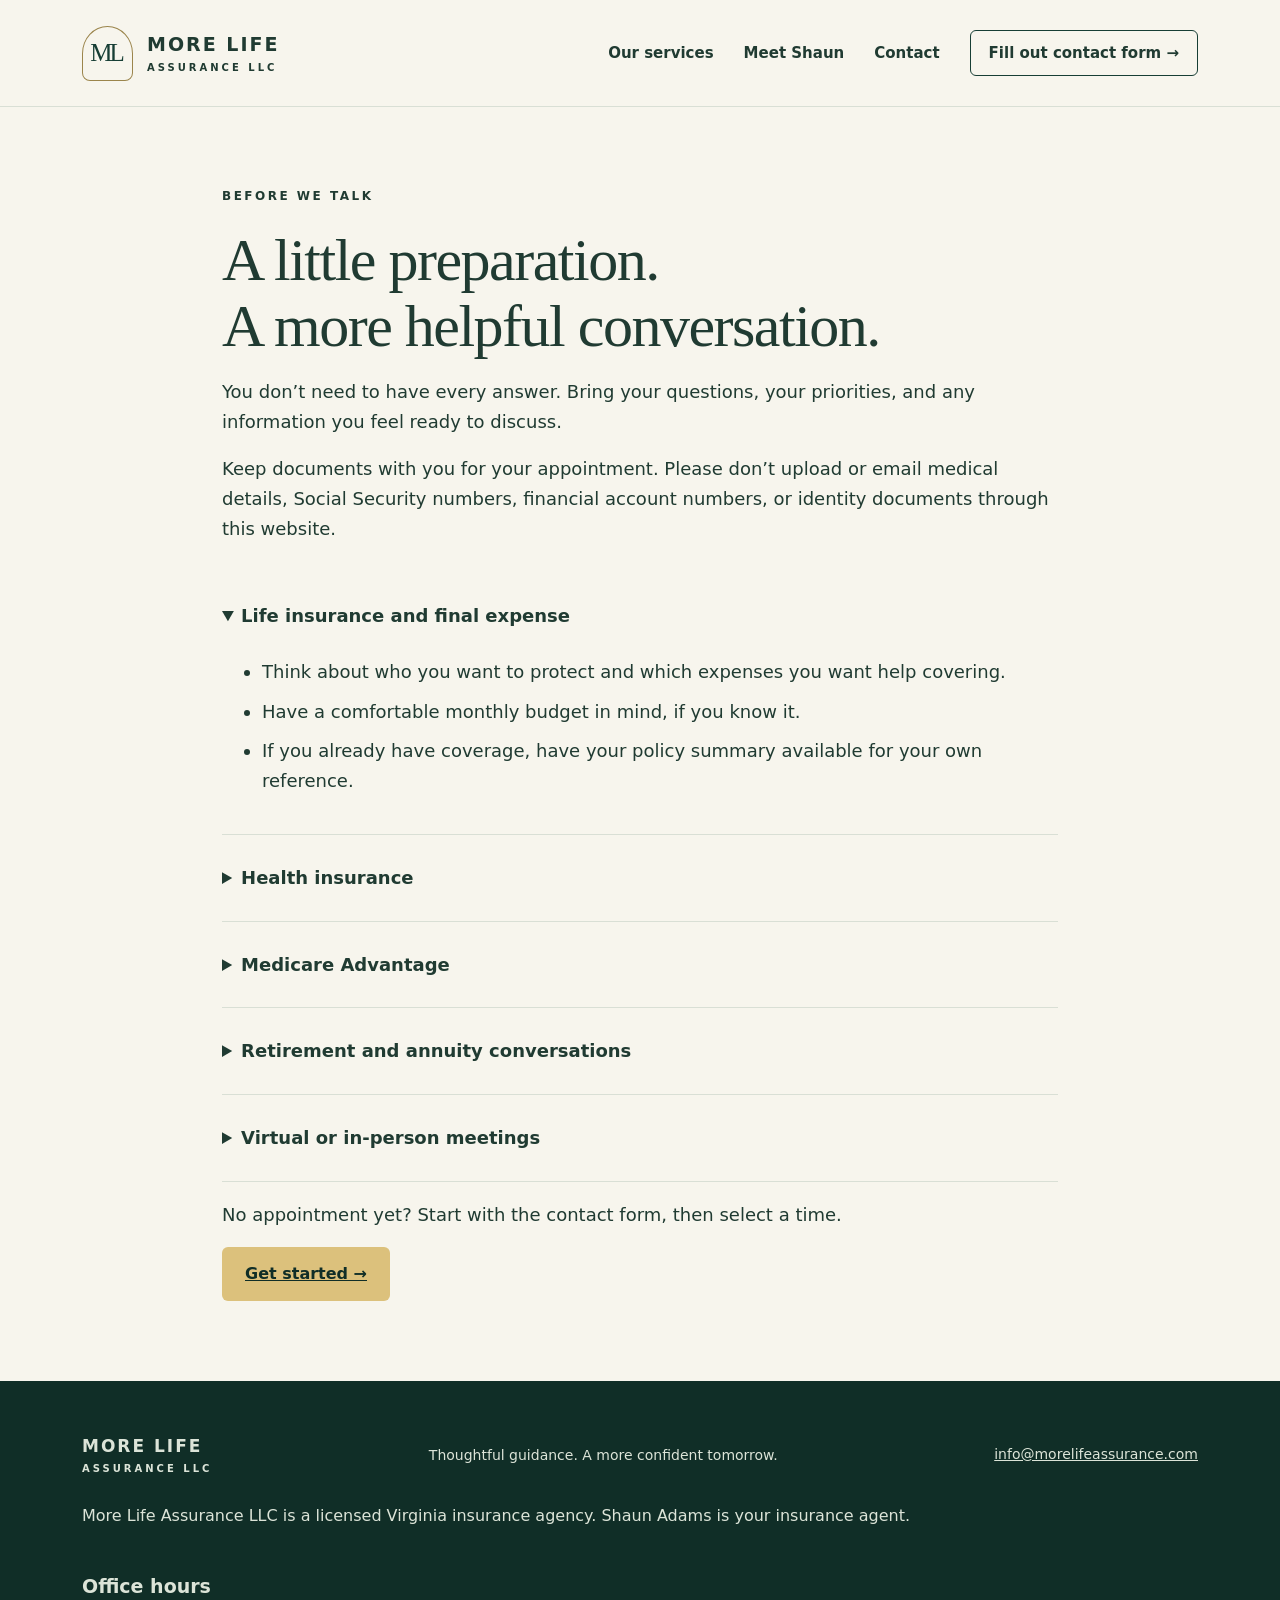
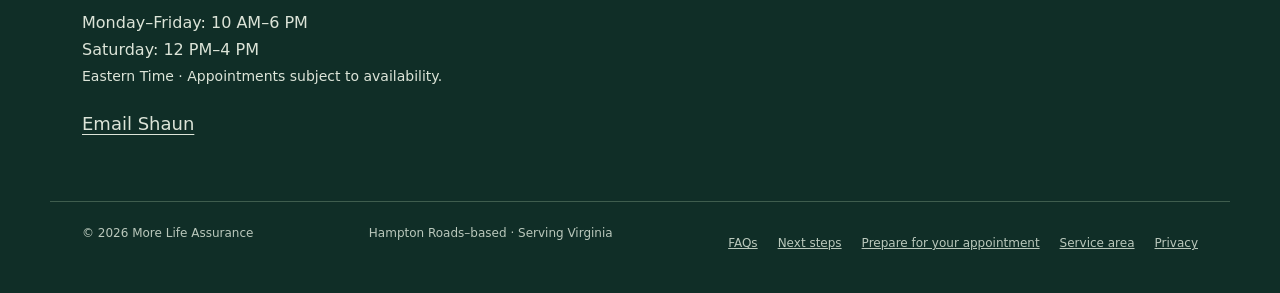
==== appointment-preparation.html @ 4190656e "Add office hours, appointment guide, contact confirmations and accessibility improvements" ====
<!doctype html><html lang="en"><head><meta charset="utf-8"><meta name="viewport" content="width=device-width,initial-scale=1"><meta name="description" content="A simple preparation guide for your insurance appointment with Shaun Adams in Virginia."><meta name="theme-color" content="#173e35"><title>Prepare for your appointment | More Life Assurance</title><link rel="stylesheet" href="/styles.css"><link rel="canonical" href="https://morelifeassurance.com/appointment-preparation.html"></head><body><a class="skip" href="#main">Skip to content</a><header class="header"><div class="wrap header-inner"><a class="brand" href="/"><span class="monogram" aria-hidden="true">ML</span><span>MORE LIFE<span class="brand-small">ASSURANCE LLC</span></span></a><nav aria-label="Main navigation"><a href="/#services">Our services</a><a href="/#about">Meet Shaun</a><a href="/#information-form">Contact</a><a class="nav-book" href="/#information-form">Fill out contact form <span aria-hidden="true">→</span></a></nav></div></header><main id="main" class="info-page"><section class="section wrap privacy-content"><p class="eyebrow">Before we talk</p><h1>A little preparation.<br>A more helpful conversation.</h1><p>You don’t need to have every answer. Bring your questions, your priorities, and any information you feel ready to discuss.</p><p>Keep documents with you for your appointment. Please don’t upload or email medical details, Social Security numbers, financial account numbers, or identity documents through this website.</p><div class="faq-list"><details open><summary>Life insurance and final expense</summary><ul><li>Think about who you want to protect and which expenses you want help covering.</li><li>Have a comfortable monthly budget in mind, if you know it.</li><li>If you already have coverage, have your policy summary available for your own reference.</li></ul></details><details><summary>Health insurance</summary><ul><li>Think about who needs coverage and when you would like coverage to begin.</li><li>Have a list of the doctors, hospitals, and pharmacies that matter to you.</li><li>Write down questions about premiums, deductibles, and out-of-pocket costs.</li></ul></details><details><summary>Medicare Advantage</summary><ul><li>Have your current coverage information available for reference; don’t submit your Medicare number on this website.</li><li>Prepare your questions and a private list of your doctors, prescriptions, and preferred pharmacies.</li><li>Complete the separate Scope of Appointment process with Shaun before a plan marketing appointment, using the requirements for the applicable plan year.</li></ul><p>This preparation guide is not a Scope of Appointment or enrollment application. Life insurance, final expense, and annuity discussions require a separate appointment from a Medicare plan marketing appointment.</p></details><details><summary>Retirement and annuity conversations</summary><ul><li>Think about when you hope to retire and your priorities for retirement income.</li><li>Consider money you may need access to for emergencies or upcoming expenses.</li><li>Bring questions about insurance options, costs, access to funds, and how a product could fit your goals. Keep account numbers private.</li></ul></details><details><summary>Virtual or in-person meetings</summary><ul><li>For a virtual appointment, choose a quiet place and check the meeting link and your internet connection.</li><li>For an in-person appointment, confirm the meeting location with Shaun first.</li><li>If you need an accommodation or help preparing, email <a href="mailto:info@morelifeassurance.com">info@morelifeassurance.com</a>.</li></ul></details></div><p>No appointment yet? Start with the contact form, then select a time.</p><a class="button gold" href="/#information-form">Get started →</a></section></main><footer><div class="wrap footer-top"><a class="brand" href="/">MORE LIFE <span class="brand-small">ASSURANCE LLC</span></a><p>Thoughtful guidance. A more confident tomorrow.</p><a href="mailto:info@morelifeassurance.com">info@morelifeassurance.com</a></div><div class="wrap"><p style="font-size:16px">More Life Assurance LLC is a licensed Virginia insurance agency. Shaun Adams is your insurance agent.</p></div><section class="wrap office-hours" aria-label="Office hours"><h2>Office hours</h2><p>Monday–Friday: 10 AM–6 PM<br>Saturday: 12 PM–4 PM<br><span>Eastern Time · Appointments subject to availability.</span></p><a href="mailto:info@morelifeassurance.com">Email Shaun</a></section><div class="wrap footer-bottom"><span>© 2026 More Life Assurance</span><span>Hampton Roads–based · Serving Virginia</span><span class="footer-links"><a href="/faq.html">FAQs</a><a href="/next-steps.html">Next steps</a><a href="/appointment-preparation.html">Prepare for your appointment</a><a href="/service-area.html">Service area</a><a href="/privacy.html">Privacy</a></span></div></footer><div class="mobile-start"><a class="button gold" href="/#information-form">Get started <span aria-hidden="true">→</span></a></div></body></html>
---- styles.css ----
:root{--green:#173e35;--deep:#102e27;--cream:#f7f5ed;--gold:#dcc17c;--ink:#203b32;--muted:#5c6b62;--line:#d9dfd5}*{box-sizing:border-box}html{scroll-behavior:smooth;scroll-padding-top:25px}body{margin:0;background:var(--cream);color:var(--ink);font:18px/1.65 system-ui,-apple-system,BlinkMacSystemFont,"Segoe UI",sans-serif}a{color:inherit;text-decoration:none}a:focus-visible,summary:focus-visible{outline:3px solid #b7801d;outline-offset:6px}a:hover{text-decoration:underline;text-underline-offset:5px}.wrap{max-width:1180px;margin:auto;padding:0 32px}.header{background:var(--cream);border-bottom:1px solid var(--line)}.header-inner{min-height:106px;display:flex;align-items:center;justify-content:space-between;gap:25px}.brand{font-size:19px;letter-spacing:2px;font-weight:650;display:flex;align-items:center;gap:14px;line-height:1.3}.brand-small{display:block;font-size:10px;letter-spacing:3px;margin-top:5px}.monogram{display:grid;place-items:center;width:51px;height:55px;border:1px solid #9b854c;border-radius:50% 50% 8px 8px;color:var(--green);font:25px Georgia,serif;letter-spacing:-3px;padding-right:3px}nav{display:flex;align-items:center;gap:30px;font-size:15px;font-weight:600}nav a{padding:12px 0}.nav-book{border:1px solid var(--green);border-radius:6px;padding:10px 18px}h1,h2,h3{font-family:Georgia,"Times New Roman",serif;font-weight:400;line-height:1.09;letter-spacing:-1.5px;margin:0}h1{font-size:clamp(44px,5.8vw,76px)}h2{font-size:clamp(34px,4vw,49px)}h3{font-size:30px;letter-spacing:-.6px}p{margin:18px 0}.eyebrow{text-transform:uppercase;letter-spacing:2.5px;font-size:12px;font-weight:650;line-height:1.6;margin:0 0 22px}.hero{background:var(--green);color:var(--cream);padding:85px 0}.hero-grid{display:grid;grid-template-columns:1.4fr 1fr;align-items:center;gap:80px}.hero h1 em{color:var(--gold);font-weight:400}.hero p.lead{max-width:600px;color:#e1e7dc;margin:28px 0;font-size:19px}.actions{display:flex;flex-wrap:wrap;align-items:center;gap:22px;margin-top:32px}.button{display:inline-flex;align-items:center;justify-content:center;gap:25px;min-height:54px;padding:13px 23px;border-radius:6px;font-size:16px;font-weight:650;line-height:1.5}.gold{background:var(--gold);color:var(--deep)}.button:hover{background:#ebd59b;text-decoration:none}.text-link{font-size:16px;border-bottom:1px solid #80998c;padding:8px 0}.hero-aside{border:1px solid #678071;padding:44px 34px;border-radius:160px 160px 12px 12px;background:#20483d;text-align:center}.sun{width:94px;height:94px;border:1px solid var(--gold);border-radius:50%;margin:6px auto 30px;display:grid;place-items:center;color:var(--gold);font:36px Georgia,serif;letter-spacing:-3px}.hero-aside h2{font-size:34px}.hero-aside p{font-size:15px;color:#d7dfd2}.aside-items{border-top:1px solid #577367;text-align:left;margin-top:28px;padding-top:15px}.aside-items span{display:block;padding:9px 0;font-size:16px}.aside-items span::before{content:"✓";color:var(--gold);margin-right:12px}.intro-strip{border-bottom:1px solid var(--line)}.strip-inner{display:flex;justify-content:space-between;gap:20px;padding-top:23px;padding-bottom:23px;font-size:14px}.section{padding-block:80px}.section-heading{display:flex;justify-content:space-between;gap:40px;align-items:end;margin-bottom:38px}.section-heading>p{max-width:340px;color:var(--muted);font-size:16px;margin:0}.cards{display:grid;grid-template-columns:repeat(3,1fr);gap:22px}.service-card{background:#fffefa;border:1px solid var(--line);border-radius:10px;padding:30px;display:flex;flex-direction:column;align-items:start;transition:transform .2s,border-color .2s}.service-card:hover{transform:translateY(-4px);border-color:#a58b4b;text-decoration:none}.card-number{font:italic 26px Georgia,serif;color:#7a693f;margin-bottom:30px}.service-card .eyebrow{font-size:10px;letter-spacing:1.7px;margin-bottom:12px}.service-card>p:not(.eyebrow){color:var(--muted);font-size:16px}.card-link{border-top:1px solid var(--line);padding-top:20px;margin-top:auto;width:100%;font-size:14px;font-weight:650;display:flex;justify-content:space-between;gap:10px}.about{background:#e9ede3}.about-grid{display:grid;grid-template-columns:1fr 1.1fr;gap:80px;align-items:center}.quote{border-left:2px solid #ad9659;padding-left:25px;font:29px/1.4 Georgia,serif}.about p{color:#485e51}.signature{font-weight:650;font-size:16px}.steps{display:grid;grid-template-columns:repeat(3,1fr);gap:35px;margin-top:40px}.step{border-top:1px solid #b9c8ba;padding-top:23px}.step h3{font-size:24px}.step p{font-size:16px;color:var(--muted)}.cta{background:var(--green);color:var(--cream);border-radius:12px;padding:48px;display:flex;align-items:center;justify-content:space-between;gap:35px}.cta h2{font-size:39px}.cta p{color:#d7dfd2;margin-bottom:0}.cta .button{flex-shrink:0}footer{background:var(--deep);color:#dce4d8;padding:44px 0 25px}.footer-top{display:flex;align-items:center;justify-content:space-between;gap:24px;flex-wrap:wrap}.footer-top .brand{display:block;font-size:17px}.footer-top p,.footer-top>a:last-child{font-size:14px}.footer-top>a:last-child{overflow-wrap:anywhere;text-decoration:underline}.footer-bottom{border-top:1px solid #3f5d4e;margin-top:32px;padding-top:22px;display:flex;justify-content:space-between;gap:20px;font-size:12px;color:#bac8bc}.skip{position:absolute;left:15px;top:-100px;background:white;padding:12px;z-index:10}.skip:focus{top:10px}.service-hero{background:var(--green);color:var(--cream);padding:38px 0 70px}.breadcrumb{font-size:14px;margin-bottom:50px;color:#d7dfd2}.breadcrumb a{text-decoration:underline}.service-hero h1{max-width:900px;font-size:clamp(42px,5.8vw,68px)}.service-hero .lead{max-width:730px;color:#e1e7dc;font-size:20px;margin-top:26px}.detail-grid{display:grid;grid-template-columns:1.4fr 1fr;gap:65px}.detail-list{margin-top:32px}.detail-item{padding:26px 0;border-top:1px solid var(--line)}.detail-item h3{font-size:26px}.detail-item p{font-size:17px;color:var(--muted);margin-bottom:0}.prep{background:#e9ede3;border:1px solid var(--line);border-radius:10px;padding:32px;align-self:start}.prep h2{font-size:32px}.prep ul{padding-left:20px;font-size:16px}.prep li{padding:9px 0}.prep p{font-size:15px}.note{font-size:13px!important;color:var(--muted);max-width:930px;margin-top:35px}.other-services{display:flex;flex-wrap:wrap;gap:14px;margin-top:25px}.other-services a{border:1px solid var(--line);padding:14px 22px;border-radius:6px;background:#fffefa;font-size:16px}.section.compact{padding-top:0}
@media(max-width:850px){.hero-grid{gap:30px;grid-template-columns:1.3fr 1fr}.hero-aside{padding:35px 22px}.cards{gap:14px}.service-card{padding:23px}.about-grid{gap:35px}.cta{align-items:start;flex-direction:column}.detail-grid{gap:30px}}
@media(max-width:650px){body{font-size:17px}.wrap{padding-left:max(26px,env(safe-area-inset-left));padding-right:max(26px,env(safe-area-inset-right))}.header-inner{padding-top:19px;padding-bottom:15px;min-height:auto;flex-direction:column;align-items:start;gap:16px}.brand{font-size:17px}.monogram{width:42px;height:45px}nav{width:100%;justify-content:space-between;gap:12px;font-size:13px}.nav-book{padding:9px 13px}.hero{padding:49px 0}.hero-grid,.about-grid,.detail-grid{grid-template-columns:1fr;gap:35px}.hero h1{font-size:48px}.hero p.lead{font-size:18px}.hero-aside{border-radius:10px;text-align:left;padding:26px}.sun{display:none}.hero-aside h2{font-size:29px}.hero-aside p{margin:12px 0}.aside-items{margin-top:18px}.strip-inner{flex-wrap:wrap;gap:7px 20px;font-size:12px}.section{padding-block:53px}.section-heading{display:block}.section-heading>p{margin-top:18px}.cards,.steps{grid-template-columns:1fr}.service-card{padding:27px}.card-number{margin-bottom:18px}.service-card h3{font-size:32px}.card-link{margin-top:12px}.steps{gap:20px}.cta{padding:30px 25px}.cta h2{font-size:33px}.button{font-size:15px}.footer-bottom{flex-direction:column;gap:7px}.footer-top{display:block}.service-hero{padding-top:26px;padding-bottom:47px}.breadcrumb{margin-bottom:34px}.service-hero .lead{font-size:18px}.prep{padding:26px}.other-services a{width:100%}}
@media(prefers-reduced-motion:reduce){html{scroll-behavior:auto}.service-card{transition:none}}

.inquiry-form{background:#fffefa;border:1px solid var(--line);border-radius:12px;padding:36px;max-width:900px;margin:auto}.form-grid{display:grid;grid-template-columns:1fr 1fr;gap:22px}.form-field{min-width:0}.full-width{grid-column:1/-1}.form-field label{display:block;font-size:16px;font-weight:650;margin-bottom:8px}.form-field input{width:100%;min-height:54px;border:1px solid #819589;border-radius:6px;background:white;padding:12px 14px;font:inherit;font-size:17px;color:var(--ink)}.form-field input::placeholder{color:#6d776f}.inquiry-form input:focus-visible,.inquiry-form button:focus-visible{outline:3px solid #a87820;outline-offset:3px}.meeting-choice{border:0;padding:0;margin:30px 0 22px;min-width:0}.meeting-choice legend{font-size:18px;font-weight:650;margin-bottom:14px}.radio-options{display:grid;grid-template-columns:1fr 1fr;gap:16px}.radio-options>label{display:flex;align-items:start;gap:10px;border:1px solid #819589;border-radius:8px;padding:18px;cursor:pointer;font-weight:600}.radio-options input,.contact-consent input{width:20px;height:20px;flex-shrink:0;margin-top:5px;accent-color:var(--green)}.radio-options label:has(input:checked){background:#e9ede3;border-color:var(--green)}.choice-help{display:block;font-size:14px;font-weight:400;margin-top:4px;color:var(--muted)}.contact-consent{display:flex;align-items:start;gap:12px;font-size:16px;cursor:pointer}.form-help{font-size:14px;color:var(--muted);line-height:1.6}.form-help a{text-decoration:underline;overflow-wrap:anywhere}.inquiry-form button{border:0;cursor:pointer;font-family:inherit;margin:8px 0}.thank-you{max-width:850px;margin:auto;min-height:55vh}.thank-you h1{font-size:clamp(38px,6vw,60px)}
@media(max-width:650px){.inquiry-form{padding:24px 19px}.form-grid,.radio-options{grid-template-columns:1fr}.header nav{flex-wrap:wrap;gap:8px 14px}.header nav .nav-book{margin-left:auto}.full-width{grid-column:auto}}

.service-needs{display:grid;gap:20px}.need-group{border:1px solid #819589;border-radius:8px;padding:22px;background:#f7f5ed}.need-title{display:flex;align-items:center;gap:12px;font-weight:700;cursor:pointer}.need-title input,.need-options input{width:20px;height:20px;accent-color:var(--green);flex-shrink:0}.need-details{border:0;padding:18px 0 0;margin:15px 0 0;min-width:0;border-top:1px solid var(--line)}.need-details legend{font-size:16px;font-weight:600;padding:0}.need-options{display:grid;gap:10px}.need-options label{display:flex;align-items:center;gap:12px;min-height:48px;cursor:pointer;font-size:16px}.need-details:disabled{opacity:.55}.extra-info{margin:30px 0}.form-field textarea{display:block;width:100%;resize:vertical;min-height:140px;border:1px solid #819589;border-radius:6px;background:white;padding:14px;font:inherit;font-size:17px;color:var(--ink)}.form-field textarea:focus-visible{outline:3px solid #a87820;outline-offset:3px}

/* Meet your agent portrait */
.about-grid{grid-template-columns:minmax(0,.85fr) minmax(0,1.15fr);align-items:center;gap:60px}.agent-portrait{margin:0;width:100%;max-width:440px;justify-self:center}.agent-portrait img{display:block;width:100%;height:auto;border-radius:16px;box-shadow:0 16px 40px #102e271a}.agent-bio{min-width:0}.agent-bio .quote{font-size:23px;margin:26px 0 20px}@media(max-width:850px){.about-grid{gap:32px}}@media(max-width:650px){.about-grid{grid-template-columns:1fr;gap:32px}.agent-portrait{max-width:360px}.agent-bio .quote{font-size:22px}}

/* FAQs and privacy */
.faq-list{max-width:900px;margin-top:30px}.faq-list details{border-bottom:1px solid var(--line);padding:20px 0}.faq-list summary{cursor:pointer;font-weight:650;font-size:18px;min-height:44px;padding:8px 0}.faq-list details p{color:var(--muted);margin:10px 0 16px;max-width:760px}.footer-links{display:flex;gap:20px}.footer-links a{text-decoration:underline}.privacy-content{max-width:900px;overflow-wrap:anywhere}.privacy-content h1{font-size:clamp(38px,6vw,60px)}.privacy-content h2{font-size:28px;margin-top:36px}.privacy-content a{text-decoration:underline}.privacy-content li{margin:10px 0}

.information-links{display:grid;grid-template-columns:repeat(2,minmax(0,1fr));gap:18px;margin-top:30px}.information-links>a{display:block;padding:24px;border:1px solid var(--line);border-radius:10px;background:#fffefa}.information-links strong{display:block;font-size:20px}.information-links span{display:block;color:var(--muted);font-size:16px;margin-top:10px}.footer-links{flex-wrap:wrap}.info-page h1{font-size:clamp(38px,6vw,60px)}.info-page .steps{margin-bottom:32px}@media(max-width:650px){.information-links{grid-template-columns:1fr}}

.optional-coverage{margin-top:12px}.optional-coverage summary{cursor:pointer;min-height:44px;padding:10px 0;font-size:15px}.optional-coverage[hidden]{display:none}.need-group:has(.service-toggle:not(:checked)){padding-block:16px}#why-shaun .steps{margin-top:28px}

/* Readable insurance and Medicare disclosures */
.disclosure-wrap{padding-top:24px;padding-bottom:24px}.compliance-notice{border:1px solid #819589;border-left:4px solid #9b854c;border-radius:8px;background:#fffefa;color:var(--ink);padding:20px 24px;margin:20px 0;font-size:16px;line-height:1.65}.compliance-notice p{margin:0 0 12px}.compliance-notice p:last-child{margin-bottom:0}.compliance-notice a{text-decoration:underline}.disclosure-wrap .compliance-notice{margin:0}@media(max-width:650px){.compliance-notice{padding:18px}}

/* Contact details and accessible mobile navigation */
.office-hours{padding-top:24px;padding-bottom:20px}.office-hours h2{font:600 19px/1.5 system-ui,sans-serif;letter-spacing:0}.office-hours p{font-size:16px;margin:10px 0}.office-hours span{font-size:14px}.office-hours a,.credential-link a,.contact-hours a{text-decoration:underline;text-underline-offset:4px}.contact-hours{max-width:900px;margin:0 auto 24px;padding:24px;border:1px solid var(--line);border-radius:10px;background:#e9ede3}.contact-hours p{margin:8px 0}.credential-link{font-size:16px}.mobile-start{display:none}
a,button,input,textarea,summary{touch-action:manipulation}
:focus-visible{outline:3px solid #a87820;outline-offset:4px}
footer :focus-visible,.mobile-start :focus-visible{outline-color:#fff}
footer a{display:inline-block;min-height:44px;padding-block:10px}
.footer-top .brand{display:block}.footer-top a{max-width:100%}
.form-help,.choice-help{font-size:16px}
.inquiry-form input[type="checkbox"],.inquiry-form input[type="radio"]{min-width:22px;min-height:22px}
.contact-consent{padding-block:12px}
.form-field input:user-invalid,.form-field textarea:user-invalid{border:2px solid #9a3025}
.form-error{color:#84251d;border-left:4px solid #84251d;padding:12px 16px;background:#fff4ef}
.form-error[hidden]{display:none}
@media(max-width:650px){body:has(.mobile-start){padding-bottom:calc(86px + env(safe-area-inset-bottom))}.mobile-start{display:block;position:fixed;bottom:0;left:0;right:0;z-index:20;background:var(--deep);padding:12px max(20px,env(safe-area-inset-right)) calc(12px + env(safe-area-inset-bottom)) max(20px,env(safe-area-inset-left));box-shadow:0 -2px 12px #102e2726}.mobile-start .button{width:100%}body:has(.inquiry-form:focus-within) .mobile-start{display:none}html{scroll-padding-bottom:110px}.footer-links{gap:8px 20px}.hero h1{font-size:clamp(38px,10vw,48px)}.actions>*{max-width:100%}.inquiry-form .button{width:100%}.radio-options>label{min-height:48px}.office-hours h2{font-size:20px}}
@media(forced-colors:active){.button,.service-card,.mobile-start{border:1px solid ButtonText}}
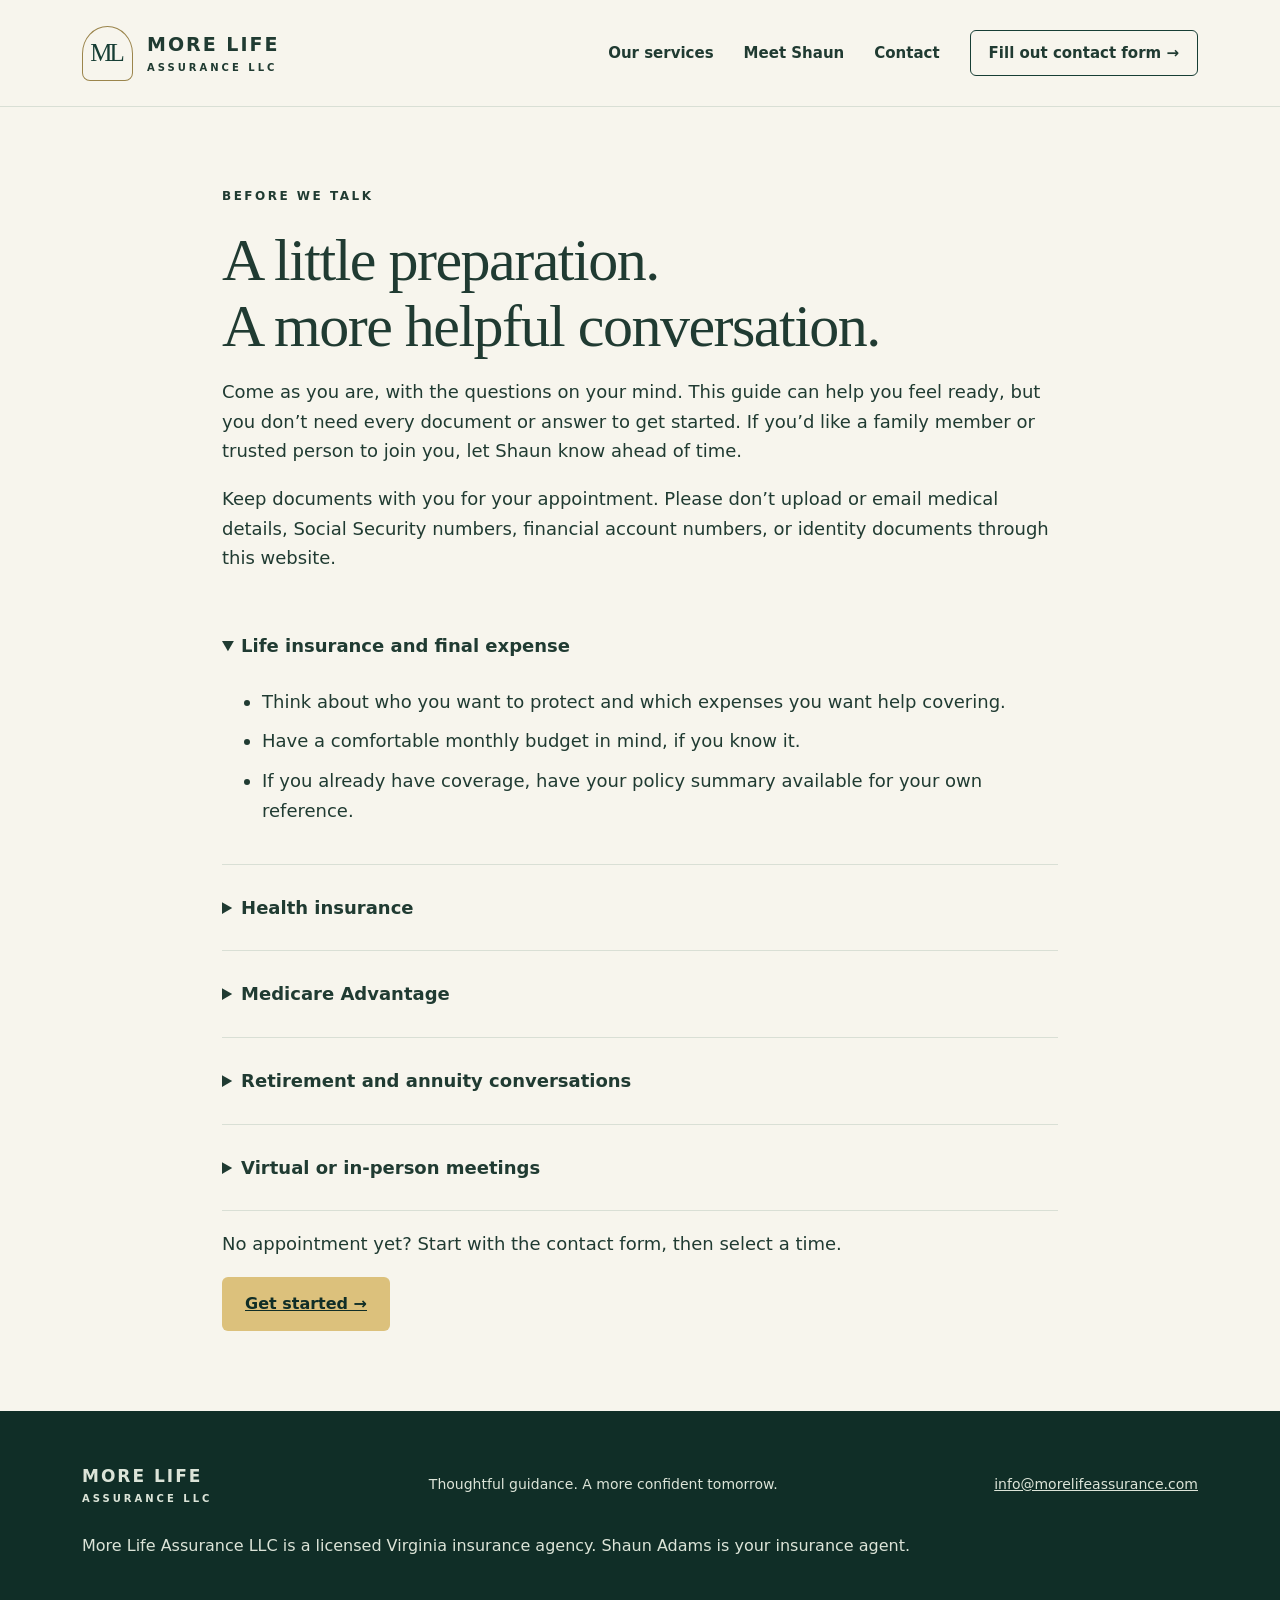
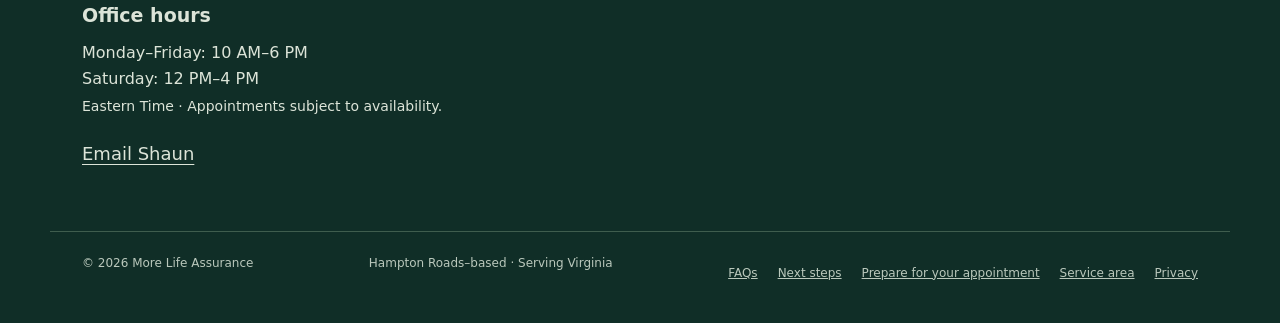
==== commit b2459d7d: "Welcome older adults and families with warmer plain-language copy" ====
--- a/appointment-preparation.html
+++ b/appointment-preparation.html
@@ -1 +1 @@
-<!doctype html><html lang="en"><head><meta charset="utf-8"><meta name="viewport" content="width=device-width,initial-scale=1"><meta name="description" content="A simple preparation guide for your insurance appointment with Shaun Adams in Virginia."><meta name="theme-color" content="#173e35"><title>Prepare for your appointment | More Life Assurance</title><link rel="stylesheet" href="/styles.css"><link rel="canonical" href="https://morelifeassurance.com/appointment-preparation.html"></head><body><a class="skip" href="#main">Skip to content</a><header class="header"><div class="wrap header-inner"><a class="brand" href="/"><span class="monogram" aria-hidden="true">ML</span><span>MORE LIFE<span class="brand-small">ASSURANCE LLC</span></span></a><nav aria-label="Main navigation"><a href="/#services">Our services</a><a href="/#about">Meet Shaun</a><a href="/#information-form">Contact</a><a class="nav-book" href="/#information-form">Fill out contact form <span aria-hidden="true">→</span></a></nav></div></header><main id="main" class="info-page"><section class="section wrap privacy-content"><p class="eyebrow">Before we talk</p><h1>A little preparation.<br>A more helpful conversation.</h1><p>You don’t need to have every answer. Bring your questions, your priorities, and any information you feel ready to discuss.</p><p>Keep documents with you for your appointment. Please don’t upload or email medical details, Social Security numbers, financial account numbers, or identity documents through this website.</p><div class="faq-list"><details open><summary>Life insurance and final expense</summary><ul><li>Think about who you want to protect and which expenses you want help covering.</li><li>Have a comfortable monthly budget in mind, if you know it.</li><li>If you already have coverage, have your policy summary available for your own reference.</li></ul></details><details><summary>Health insurance</summary><ul><li>Think about who needs coverage and when you would like coverage to begin.</li><li>Have a list of the doctors, hospitals, and pharmacies that matter to you.</li><li>Write down questions about premiums, deductibles, and out-of-pocket costs.</li></ul></details><details><summary>Medicare Advantage</summary><ul><li>Have your current coverage information available for reference; don’t submit your Medicare number on this website.</li><li>Prepare your questions and a private list of your doctors, prescriptions, and preferred pharmacies.</li><li>Complete the separate Scope of Appointment process with Shaun before a plan marketing appointment, using the requirements for the applicable plan year.</li></ul><p>This preparation guide is not a Scope of Appointment or enrollment application. Life insurance, final expense, and annuity discussions require a separate appointment from a Medicare plan marketing appointment.</p></details><details><summary>Retirement and annuity conversations</summary><ul><li>Think about when you hope to retire and your priorities for retirement income.</li><li>Consider money you may need access to for emergencies or upcoming expenses.</li><li>Bring questions about insurance options, costs, access to funds, and how a product could fit your goals. Keep account numbers private.</li></ul></details><details><summary>Virtual or in-person meetings</summary><ul><li>For a virtual appointment, choose a quiet place and check the meeting link and your internet connection.</li><li>For an in-person appointment, confirm the meeting location with Shaun first.</li><li>If you need an accommodation or help preparing, email <a href="mailto:info@morelifeassurance.com">info@morelifeassurance.com</a>.</li></ul></details></div><p>No appointment yet? Start with the contact form, then select a time.</p><a class="button gold" href="/#information-form">Get started →</a></section></main><footer><div class="wrap footer-top"><a class="brand" href="/">MORE LIFE <span class="brand-small">ASSURANCE LLC</span></a><p>Thoughtful guidance. A more confident tomorrow.</p><a href="mailto:info@morelifeassurance.com">info@morelifeassurance.com</a></div><div class="wrap"><p style="font-size:16px">More Life Assurance LLC is a licensed Virginia insurance agency. Shaun Adams is your insurance agent.</p></div><section class="wrap office-hours" aria-label="Office hours"><h2>Office hours</h2><p>Monday–Friday: 10 AM–6 PM<br>Saturday: 12 PM–4 PM<br><span>Eastern Time · Appointments subject to availability.</span></p><a href="mailto:info@morelifeassurance.com">Email Shaun</a></section><div class="wrap footer-bottom"><span>© 2026 More Life Assurance</span><span>Hampton Roads–based · Serving Virginia</span><span class="footer-links"><a href="/faq.html">FAQs</a><a href="/next-steps.html">Next steps</a><a href="/appointment-preparation.html">Prepare for your appointment</a><a href="/service-area.html">Service area</a><a href="/privacy.html">Privacy</a></span></div></footer><div class="mobile-start"><a class="button gold" href="/#information-form">Get started <span aria-hidden="true">→</span></a></div></body></html>+<!doctype html><html lang="en"><head><meta charset="utf-8"><meta name="viewport" content="width=device-width,initial-scale=1"><meta name="description" content="A simple preparation guide for your insurance appointment with Shaun Adams in Virginia."><meta name="theme-color" content="#173e35"><title>Prepare for your appointment | More Life Assurance</title><link rel="stylesheet" href="/styles.css"><link rel="canonical" href="https://morelifeassurance.com/appointment-preparation.html"></head><body><a class="skip" href="#main">Skip to content</a><header class="header"><div class="wrap header-inner"><a class="brand" href="/"><span class="monogram" aria-hidden="true">ML</span><span>MORE LIFE<span class="brand-small">ASSURANCE LLC</span></span></a><nav aria-label="Main navigation"><a href="/#services">Our services</a><a href="/#about">Meet Shaun</a><a href="/#information-form">Contact</a><a class="nav-book" href="/#information-form">Fill out contact form <span aria-hidden="true">→</span></a></nav></div></header><main id="main" class="info-page"><section class="section wrap privacy-content"><p class="eyebrow">Before we talk</p><h1>A little preparation.<br>A more helpful conversation.</h1><p>Come as you are, with the questions on your mind. This guide can help you feel ready, but you don’t need every document or answer to get started. If you’d like a family member or trusted person to join you, let Shaun know ahead of time.</p><p>Keep documents with you for your appointment. Please don’t upload or email medical details, Social Security numbers, financial account numbers, or identity documents through this website.</p><div class="faq-list"><details open><summary>Life insurance and final expense</summary><ul><li>Think about who you want to protect and which expenses you want help covering.</li><li>Have a comfortable monthly budget in mind, if you know it.</li><li>If you already have coverage, have your policy summary available for your own reference.</li></ul></details><details><summary>Health insurance</summary><ul><li>Think about who needs coverage and when you would like coverage to begin.</li><li>Have a list of the doctors, hospitals, and pharmacies that matter to you.</li><li>Write down questions about premiums, deductibles, and out-of-pocket costs.</li></ul></details><details><summary>Medicare Advantage</summary><ul><li>Have your current coverage information available for reference; don’t submit your Medicare number on this website.</li><li>Prepare your questions and a private list of your doctors, prescriptions, and preferred pharmacies.</li><li>Complete the separate Scope of Appointment process with Shaun before a plan marketing appointment, using the requirements for the applicable plan year.</li></ul><p>This preparation guide is not a Scope of Appointment or enrollment application. Life insurance, final expense, and annuity discussions require a separate appointment from a Medicare plan marketing appointment.</p></details><details><summary>Retirement and annuity conversations</summary><ul><li>Think about when you hope to retire and your priorities for retirement income.</li><li>Consider money you may need access to for emergencies or upcoming expenses.</li><li>Bring questions about insurance options, costs, access to funds, and how a product could fit your goals. Keep account numbers private.</li></ul></details><details><summary>Virtual or in-person meetings</summary><ul><li>For a virtual appointment, choose a quiet place and check the meeting link and your internet connection.</li><li>For an in-person appointment, confirm the meeting location with Shaun first.</li><li>If you need an accommodation or help preparing, email <a href="mailto:info@morelifeassurance.com">info@morelifeassurance.com</a>.</li></ul></details></div><p>No appointment yet? Start with the contact form, then select a time.</p><a class="button gold" href="/#information-form">Get started →</a></section></main><footer><div class="wrap footer-top"><a class="brand" href="/">MORE LIFE <span class="brand-small">ASSURANCE LLC</span></a><p>Thoughtful guidance. A more confident tomorrow.</p><a href="mailto:info@morelifeassurance.com">info@morelifeassurance.com</a></div><div class="wrap"><p style="font-size:16px">More Life Assurance LLC is a licensed Virginia insurance agency. Shaun Adams is your insurance agent.</p></div><section class="wrap office-hours" aria-label="Office hours"><h2>Office hours</h2><p>Monday–Friday: 10 AM–6 PM<br>Saturday: 12 PM–4 PM<br><span>Eastern Time · Appointments subject to availability.</span></p><a href="mailto:info@morelifeassurance.com">Email Shaun</a></section><div class="wrap footer-bottom"><span>© 2026 More Life Assurance</span><span>Hampton Roads–based · Serving Virginia</span><span class="footer-links"><a href="/faq.html">FAQs</a><a href="/next-steps.html">Next steps</a><a href="/appointment-preparation.html">Prepare for your appointment</a><a href="/service-area.html">Service area</a><a href="/privacy.html">Privacy</a></span></div></footer><div class="mobile-start"><a class="button gold" href="/#information-form">Get started <span aria-hidden="true">→</span></a></div></body></html>
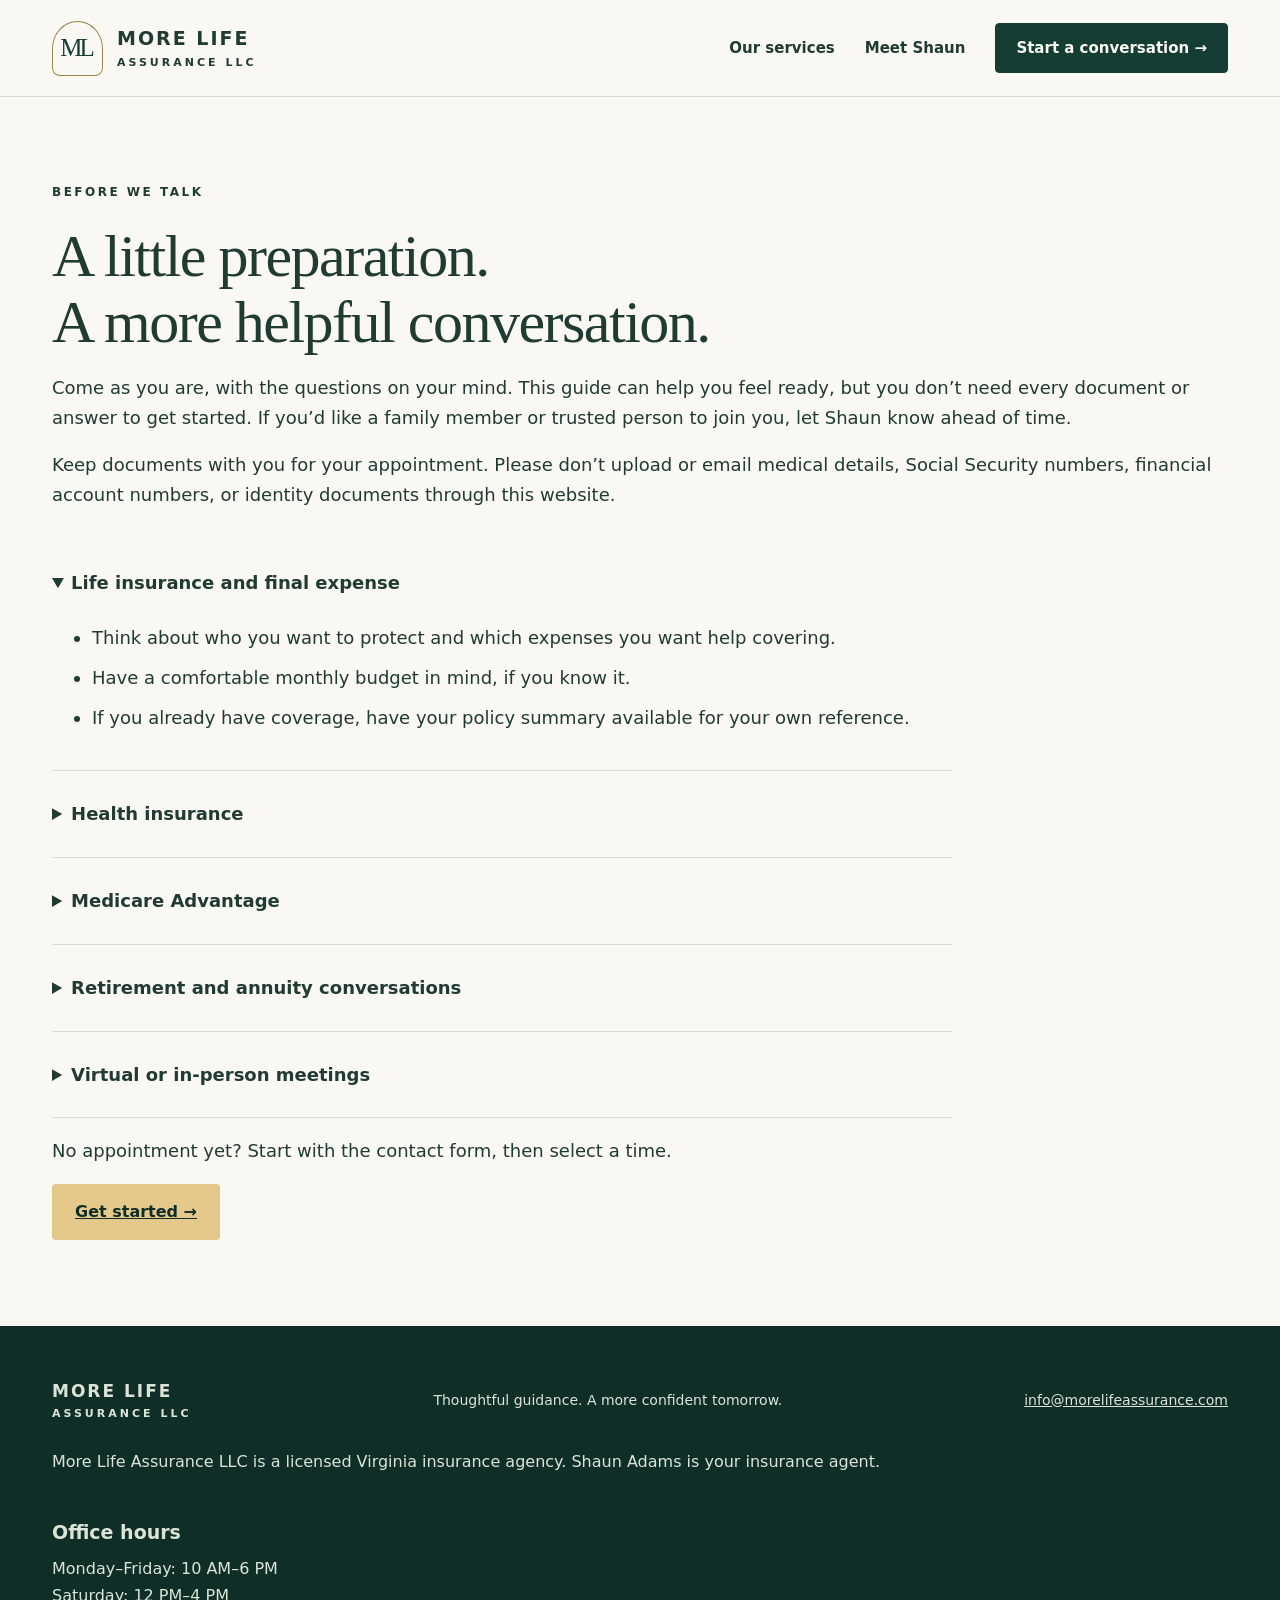
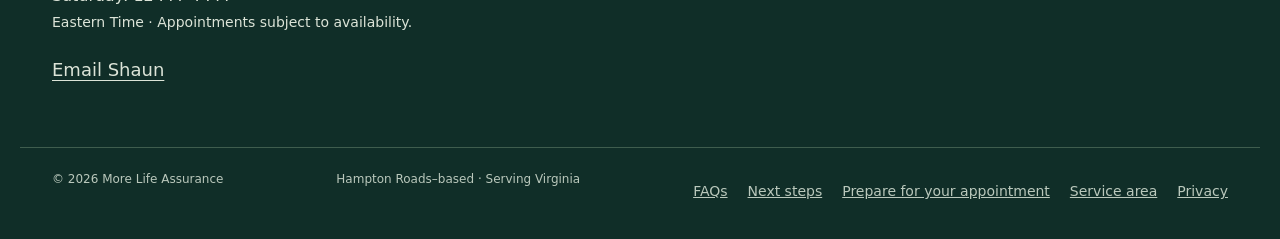
==== commit 25cfcdcc: "Refine agency design with personal introduction, clear coverage paths, FAQs and responsive styling" ====
--- a/appointment-preparation.html
+++ b/appointment-preparation.html
@@ -1 +1 @@
-<!doctype html><html lang="en"><head><meta charset="utf-8"><meta name="viewport" content="width=device-width,initial-scale=1"><meta name="description" content="A simple preparation guide for your insurance appointment with Shaun Adams in Virginia."><meta name="theme-color" content="#173e35"><title>Prepare for your appointment | More Life Assurance</title><link rel="stylesheet" href="/styles.css"><link rel="canonical" href="https://morelifeassurance.com/appointment-preparation.html"></head><body><a class="skip" href="#main">Skip to content</a><header class="header"><div class="wrap header-inner"><a class="brand" href="/"><span class="monogram" aria-hidden="true">ML</span><span>MORE LIFE<span class="brand-small">ASSURANCE LLC</span></span></a><nav aria-label="Main navigation"><a href="/#services">Our services</a><a href="/#about">Meet Shaun</a><a href="/#information-form">Contact</a><a class="nav-book" href="/#information-form">Fill out contact form <span aria-hidden="true">→</span></a></nav></div></header><main id="main" class="info-page"><section class="section wrap privacy-content"><p class="eyebrow">Before we talk</p><h1>A little preparation.<br>A more helpful conversation.</h1><p>Come as you are, with the questions on your mind. This guide can help you feel ready, but you don’t need every document or answer to get started. If you’d like a family member or trusted person to join you, let Shaun know ahead of time.</p><p>Keep documents with you for your appointment. Please don’t upload or email medical details, Social Security numbers, financial account numbers, or identity documents through this website.</p><div class="faq-list"><details open><summary>Life insurance and final expense</summary><ul><li>Think about who you want to protect and which expenses you want help covering.</li><li>Have a comfortable monthly budget in mind, if you know it.</li><li>If you already have coverage, have your policy summary available for your own reference.</li></ul></details><details><summary>Health insurance</summary><ul><li>Think about who needs coverage and when you would like coverage to begin.</li><li>Have a list of the doctors, hospitals, and pharmacies that matter to you.</li><li>Write down questions about premiums, deductibles, and out-of-pocket costs.</li></ul></details><details><summary>Medicare Advantage</summary><ul><li>Have your current coverage information available for reference; don’t submit your Medicare number on this website.</li><li>Prepare your questions and a private list of your doctors, prescriptions, and preferred pharmacies.</li><li>Complete the separate Scope of Appointment process with Shaun before a plan marketing appointment, using the requirements for the applicable plan year.</li></ul><p>This preparation guide is not a Scope of Appointment or enrollment application. Life insurance, final expense, and annuity discussions require a separate appointment from a Medicare plan marketing appointment.</p></details><details><summary>Retirement and annuity conversations</summary><ul><li>Think about when you hope to retire and your priorities for retirement income.</li><li>Consider money you may need access to for emergencies or upcoming expenses.</li><li>Bring questions about insurance options, costs, access to funds, and how a product could fit your goals. Keep account numbers private.</li></ul></details><details><summary>Virtual or in-person meetings</summary><ul><li>For a virtual appointment, choose a quiet place and check the meeting link and your internet connection.</li><li>For an in-person appointment, confirm the meeting location with Shaun first.</li><li>If you need an accommodation or help preparing, email <a href="mailto:info@morelifeassurance.com">info@morelifeassurance.com</a>.</li></ul></details></div><p>No appointment yet? Start with the contact form, then select a time.</p><a class="button gold" href="/#information-form">Get started →</a></section></main><footer><div class="wrap footer-top"><a class="brand" href="/">MORE LIFE <span class="brand-small">ASSURANCE LLC</span></a><p>Thoughtful guidance. A more confident tomorrow.</p><a href="mailto:info@morelifeassurance.com">info@morelifeassurance.com</a></div><div class="wrap"><p style="font-size:16px">More Life Assurance LLC is a licensed Virginia insurance agency. Shaun Adams is your insurance agent.</p></div><section class="wrap office-hours" aria-label="Office hours"><h2>Office hours</h2><p>Monday–Friday: 10 AM–6 PM<br>Saturday: 12 PM–4 PM<br><span>Eastern Time · Appointments subject to availability.</span></p><a href="mailto:info@morelifeassurance.com">Email Shaun</a></section><div class="wrap footer-bottom"><span>© 2026 More Life Assurance</span><span>Hampton Roads–based · Serving Virginia</span><span class="footer-links"><a href="/faq.html">FAQs</a><a href="/next-steps.html">Next steps</a><a href="/appointment-preparation.html">Prepare for your appointment</a><a href="/service-area.html">Service area</a><a href="/privacy.html">Privacy</a></span></div></footer><div class="mobile-start"><a class="button gold" href="/#information-form">Get started <span aria-hidden="true">→</span></a></div></body></html>+<!doctype html><html lang="en"><head><meta charset="utf-8"><meta name="viewport" content="width=device-width,initial-scale=1"><meta name="description" content="A simple preparation guide for your insurance appointment with Shaun Adams in Virginia."><meta name="theme-color" content="#173e35"><title>Prepare for your appointment | More Life Assurance</title><link rel="stylesheet" href="/styles.css"><link rel="canonical" href="https://morelifeassurance.com/appointment-preparation.html"></head><body><a class="skip" href="#main">Skip to content</a><header class="header"><div class="wrap header-inner"><a class="brand" href="/"><span class="monogram" aria-hidden="true">ML</span><span>MORE LIFE<span class="brand-small">ASSURANCE LLC</span></span></a><nav aria-label="Main navigation"><a href="/#services">Our services</a><a href="/#about">Meet Shaun</a><a href="/#information-form">Contact</a><a class="nav-book" href="/#information-form">Start a conversation <span aria-hidden="true">→</span></a></nav></div></header><main id="main" class="info-page"><section class="section wrap privacy-content"><p class="eyebrow">Before we talk</p><h1>A little preparation.<br>A more helpful conversation.</h1><p>Come as you are, with the questions on your mind. This guide can help you feel ready, but you don’t need every document or answer to get started. If you’d like a family member or trusted person to join you, let Shaun know ahead of time.</p><p>Keep documents with you for your appointment. Please don’t upload or email medical details, Social Security numbers, financial account numbers, or identity documents through this website.</p><div class="faq-list"><details open><summary>Life insurance and final expense</summary><ul><li>Think about who you want to protect and which expenses you want help covering.</li><li>Have a comfortable monthly budget in mind, if you know it.</li><li>If you already have coverage, have your policy summary available for your own reference.</li></ul></details><details><summary>Health insurance</summary><ul><li>Think about who needs coverage and when you would like coverage to begin.</li><li>Have a list of the doctors, hospitals, and pharmacies that matter to you.</li><li>Write down questions about premiums, deductibles, and out-of-pocket costs.</li></ul></details><details><summary>Medicare Advantage</summary><ul><li>Have your current coverage information available for reference; don’t submit your Medicare number on this website.</li><li>Prepare your questions and a private list of your doctors, prescriptions, and preferred pharmacies.</li><li>Complete the separate Scope of Appointment process with Shaun before a plan marketing appointment, using the requirements for the applicable plan year.</li></ul><p>This preparation guide is not a Scope of Appointment or enrollment application. Life insurance, final expense, and annuity discussions require a separate appointment from a Medicare plan marketing appointment.</p></details><details><summary>Retirement and annuity conversations</summary><ul><li>Think about when you hope to retire and your priorities for retirement income.</li><li>Consider money you may need access to for emergencies or upcoming expenses.</li><li>Bring questions about insurance options, costs, access to funds, and how a product could fit your goals. Keep account numbers private.</li></ul></details><details><summary>Virtual or in-person meetings</summary><ul><li>For a virtual appointment, choose a quiet place and check the meeting link and your internet connection.</li><li>For an in-person appointment, confirm the meeting location with Shaun first.</li><li>If you need an accommodation or help preparing, email <a href="mailto:info@morelifeassurance.com">info@morelifeassurance.com</a>.</li></ul></details></div><p>No appointment yet? Start with the contact form, then select a time.</p><a class="button gold" href="/#information-form">Get started →</a></section></main><footer><div class="wrap footer-top"><a class="brand" href="/">MORE LIFE <span class="brand-small">ASSURANCE LLC</span></a><p>Thoughtful guidance. A more confident tomorrow.</p><a href="mailto:info@morelifeassurance.com">info@morelifeassurance.com</a></div><div class="wrap"><p style="font-size:16px">More Life Assurance LLC is a licensed Virginia insurance agency. Shaun Adams is your insurance agent.</p></div><section class="wrap office-hours" aria-label="Office hours"><h2>Office hours</h2><p>Monday–Friday: 10 AM–6 PM<br>Saturday: 12 PM–4 PM<br><span>Eastern Time · Appointments subject to availability.</span></p><a href="mailto:info@morelifeassurance.com">Email Shaun</a></section><div class="wrap footer-bottom"><span>© 2026 More Life Assurance</span><span>Hampton Roads–based · Serving Virginia</span><span class="footer-links"><a href="/faq.html">FAQs</a><a href="/next-steps.html">Next steps</a><a href="/appointment-preparation.html">Prepare for your appointment</a><a href="/service-area.html">Service area</a><a href="/privacy.html">Privacy</a></span></div></footer><div class="mobile-start"><a class="button gold" href="/#information-form">Get started <span aria-hidden="true">→</span></a></div></body></html>
--- a/styles.css
+++ b/styles.css
@@ -37,3 +37,11 @@
 .form-error[hidden]{display:none}
 @media(max-width:650px){body:has(.mobile-start){padding-bottom:calc(86px + env(safe-area-inset-bottom))}.mobile-start{display:block;position:fixed;bottom:0;left:0;right:0;z-index:20;background:var(--deep);padding:12px max(20px,env(safe-area-inset-right)) calc(12px + env(safe-area-inset-bottom)) max(20px,env(safe-area-inset-left));box-shadow:0 -2px 12px #102e2726}.mobile-start .button{width:100%}body:has(.inquiry-form:focus-within) .mobile-start{display:none}html{scroll-padding-bottom:110px}.footer-links{gap:8px 20px}.hero h1{font-size:clamp(38px,10vw,48px)}.actions>*{max-width:100%}.inquiry-form .button{width:100%}.radio-options>label{min-height:48px}.office-hours h2{font-size:20px}}
 @media(forced-colors:active){.button,.service-card,.mobile-start{border:1px solid ButtonText}}
+
+/* Agency design: warm editorial type, clear service paths, generous reading space. */
+:root{--green:#163d34;--deep:#102e28;--cream:#faf8f2;--gold:#e5c98b;--muted:#53665c;--line:#d8ded6}
+.wrap{max-width:1240px}.header-inner{min-height:96px}.header .nav-book{background:var(--green);color:var(--cream);border-radius:4px;padding:12px 20px}.header nav>a:nth-child(3){display:none}.brand-small{font-size:11px}.hero{padding:72px 0 76px;background:radial-gradient(ellipse at 0 100%,#244c3d 0,transparent 65%),var(--deep)}.hero-grid{grid-template-columns:1.15fr .85fr;gap:76px}.hero h1{font-size:clamp(52px,6.3vw,82px);line-height:1.02;letter-spacing:-2.5px}.hero .eyebrow{color:#e9d5aa;font-size:12px;letter-spacing:2px}.hero p.lead{font-size:20px;line-height:1.65;max-width:550px;margin:26px 0 16px}.hero-welcome{color:#dae4da;max-width:520px;font-size:17px}.hero .actions{gap:24px}.hero-reassurance{color:#d8dfd2;font-size:14px;margin-top:24px}.hero-portrait{position:relative;margin:0;padding:0 16px 20px 0;isolation:isolate}.hero-portrait:after{content:"";position:absolute;inset:25px 0 0 24px;border:1px solid #c4a96c;border-radius:160px 160px 8px 8px;z-index:-1}.hero-portrait>img{display:block;width:100%;height:530px;object-fit:cover;object-position:center 32%;border-radius:150px 150px 6px 6px}.hero-portrait figcaption{position:relative;background:var(--cream);color:var(--deep);padding:22px 26px;margin:-25px 18px 0 22px;border-left:3px solid #b69855;box-shadow:0 12px 30px #001a1726}.hero-portrait figcaption>span{font-size:10px;letter-spacing:2px;font-weight:700}.hero-portrait strong{display:block;font:30px/1.3 Georgia,serif;margin-top:5px}.hero-portrait figcaption p{margin:3px 0 10px;font-size:14px}.hero-portrait figcaption a{font-size:14px;text-decoration:underline;text-underline-offset:4px}.button{border-radius:4px;min-height:56px}.intro-strip{background:#ecefe6}.strip-inner{font-size:15px;font-weight:600;padding-block:22px}.strip-inner span{display:flex;align-items:center;gap:12px}.strip-inner span:before{content:"";width:7px;height:7px;border-radius:50%;background:#927339;flex-shrink:0}.disclosure-wrap{padding-block:28px}.disclosure-wrap .compliance-notice{font-size:14px;line-height:1.65;background:transparent;border:0;border-left:2px solid #b69c61;border-radius:0;padding:2px 20px}.section{padding-block:86px}.section-heading>p{font-size:17px;max-width:365px}.section-heading h2{max-width:630px}.cards{grid-template-columns:repeat(2,minmax(0,1fr));gap:22px}.service-card{padding:34px 36px;position:relative;overflow:hidden;border-radius:5px;min-height:305px;background:#fffefa}.card-number{font-size:20px;margin-bottom:24px}.service-card .eyebrow{font-size:11px}.service-card h3{font-size:34px}.service-card>p:not(.eyebrow){font-size:17px;max-width:450px}.card-link{font-size:15px;margin-top:auto}.health-path{display:flex;justify-content:space-between;align-items:center;gap:28px;border-bottom:1px solid var(--line);padding:28px 0}.health-path strong{font-size:19px}.health-path p{font-size:16px;color:var(--muted);margin:4px 0}.health-path .text-link{flex-shrink:0}.about{background:#e9eee5}.about-grid{gap:65px;grid-template-columns:.8fr 1.2fr}.agent-portrait{margin:0}.agent-portrait img{width:100%;height:500px;object-fit:cover;object-position:center 30%;border-radius:5px}.agent-bio h2{font-size:46px}.agent-bio>p{font-size:17px}.quote{font-size:24px;margin:26px 0}.process-number{font:italic 29px Georgia,serif;color:#8c743f;display:block;margin:0 0 20px}.step h3{font-size:28px}.step p{font-size:17px}.process-note{font-size:14px;color:var(--muted);border-top:1px solid var(--line);padding-top:20px;margin-top:30px}#helpful-information{padding-top:0}.information-links>a{border-radius:4px;transition:border-color .2s}.information-links>a:hover{border-color:#8d7440;text-decoration:none}.home-faq{background:#eeeee5;margin-bottom:80px}.faq-grid{display:grid;grid-template-columns:.85fr 1.15fr;gap:65px}.home-faq .faq-list{margin:0}.home-faq details{border-bottom:1px solid #c5cfc3;padding:16px 0}.home-faq summary{font-weight:650;font-size:18px;padding:10px 0;cursor:pointer;line-height:1.5}.home-faq details p{font-size:17px;margin:10px 0 20px}.cta{border-radius:5px;padding:46px}.cta h2{line-height:1.15}.contact-hours{border-radius:5px}.inquiry-form{border-radius:5px;box-shadow:0 10px 40px #14392d06}.service-hero{background:linear-gradient(110deg,#102e28,#234c3f)}.prep{border-radius:5px}.footer-links a{font-size:14px}.note{font-size:15px!important}img{max-width:100%}.hero .text-link{color:#f2e8cd}
+@media(min-width:950px){.hero-portrait{max-width:450px;justify-self:end}.hero-grid{min-height:570px}}
+@media(max-width:950px){.hero-grid{gap:35px}.hero-portrait>img{height:475px}.hero h1{font-size:60px}.hero .actions{align-items:flex-start;flex-direction:column;gap:12px}.about-grid{gap:35px}.faq-grid{gap:35px}.header nav{gap:20px}}
+@media(max-width:650px){.wrap{padding-inline:max(24px,env(safe-area-inset-left)) max(24px,env(safe-area-inset-right))}.header-inner{gap:13px;padding-block:18px}.header nav{gap:12px;flex-wrap:wrap;font-size:14px}.header nav .nav-book{font-size:13px;padding:10px 12px}.hero{padding:45px 0 52px}.hero-grid{grid-template-columns:1fr;gap:35px}.hero h1{font-size:clamp(46px,11.5vw,64px);letter-spacing:-1.5px}.hero p.lead{font-size:19px}.hero-welcome{font-size:17px}.hero .actions{align-items:stretch;gap:14px}.hero .text-link{align-self:flex-start}.hero-portrait{width:100%;max-width:390px;justify-self:center;padding-right:14px}.hero-portrait>img{height:385px;border-radius:110px 110px 5px 5px}.hero-portrait:after{border-radius:110px 110px 5px 5px}.hero-portrait figcaption{padding:18px 20px;margin-top:-20px}.hero-portrait figcaption strong{font-size:27px}.strip-inner{display:grid;gap:10px;font-size:14px;padding-block:20px}.disclosure-wrap{padding-block:24px}.disclosure-wrap .compliance-notice{font-size:14px;padding-left:16px}.section{padding-block:56px}#services{padding-top:30px}.cards{grid-template-columns:1fr;gap:16px}.service-card{padding:28px;min-height:auto}.service-card h3{font-size:31px}.card-number{margin-bottom:18px}.card-link{margin-top:15px}.section-heading{margin-bottom:28px}.health-path{display:block;padding-block:24px}.health-path .text-link{display:inline-block;margin-top:10px}.about-grid,.faq-grid{grid-template-columns:1fr;gap:32px}.agent-portrait{max-width:330px;margin:auto;width:100%}.agent-portrait img{height:365px}.agent-bio h2{font-size:37px}.home-faq{margin-bottom:55px}.home-faq h2{font-size:38px}.cta{padding:30px 25px}.cta h2{font-size:32px}.cta .button{width:100%}.step h3{font-size:27px}.step{padding-top:20px}.process-number{margin-bottom:14px}.information-links strong{font-size:20px}.footer-links{display:flex;gap:8px 18px}.inquiry-form{padding:24px 18px}.hero-reassurance{font-size:14px}.brand{font-size:18px}}
+@media(prefers-reduced-motion:reduce){.service-card,.information-links>a{transition:none}}
